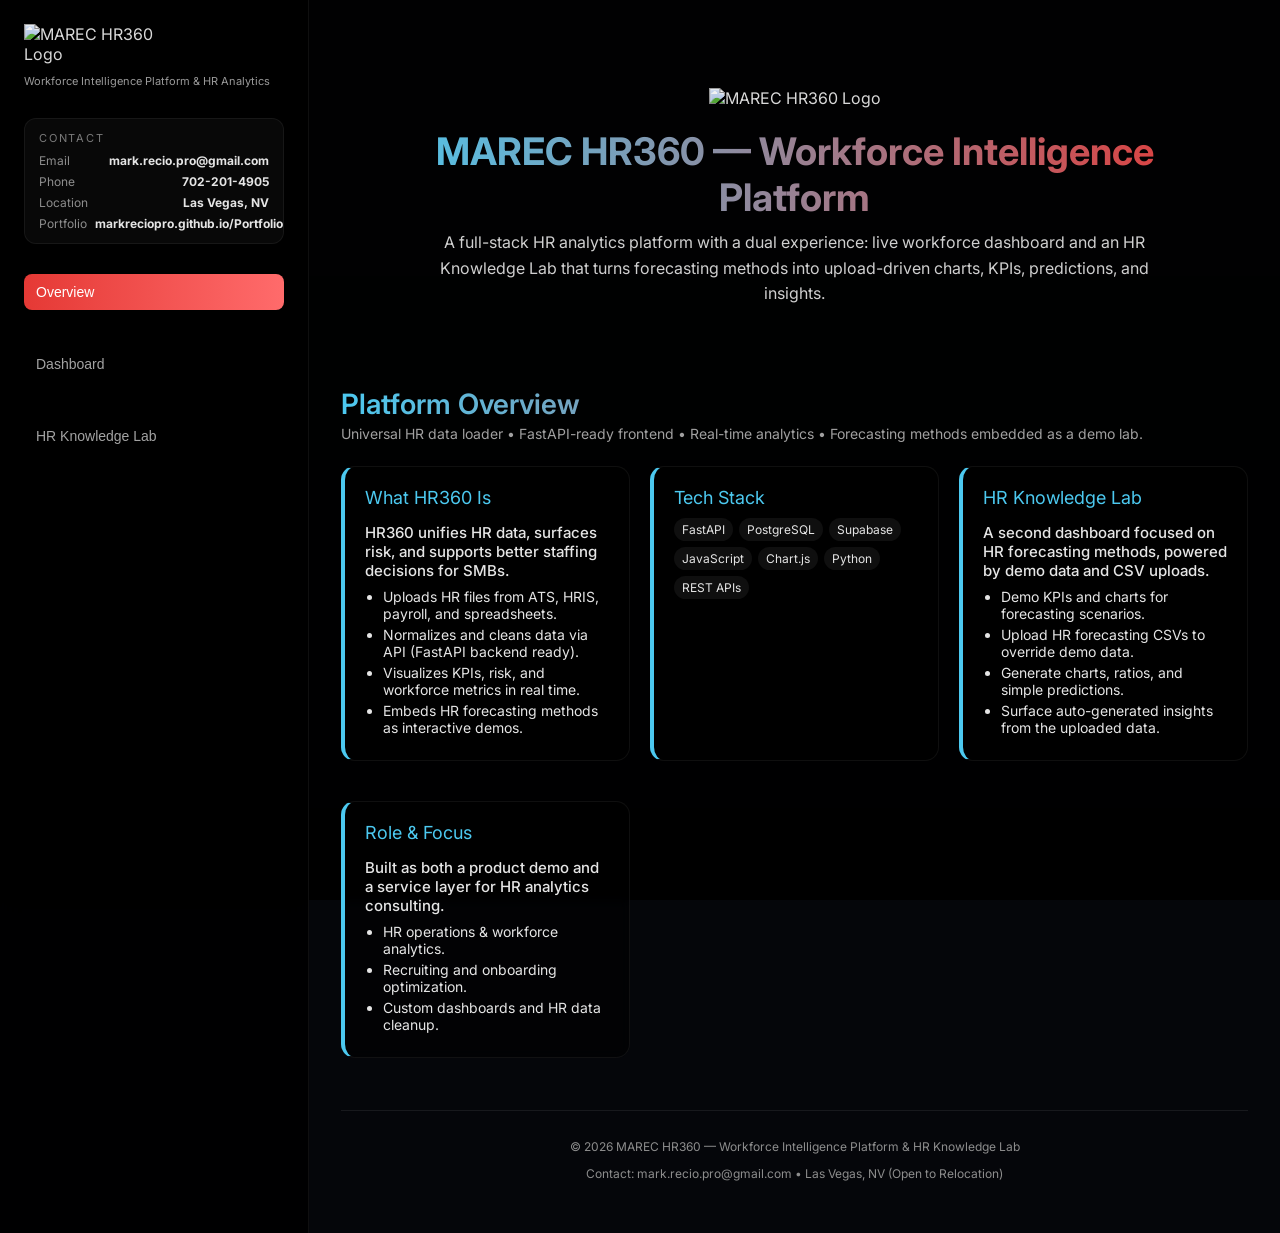
==== index.html @ 0d9fdc90 "Add files via upload" ====
<!DOCTYPE html>
<html lang="en">

  <head>
    <meta charset="UTF-8">
    <title>Marec HR360.Frontend</title>
    <link rel="stylesheet" href="./style.css">

  </head>
    
  <body>
  <!DOCTYPE html>
<html lang="en">
<head>
  <meta charset="UTF-8" />
  <title>MAREC HR360 — Workforce Intelligence & HR Knowledge Lab</title>
  <link href="https://fonts.googleapis.com/css2?family=Inter:wght@300;400;500;600;700&family=Source+Code+Pro&display=swap" rel="stylesheet">
  <script src="https://cdn.jsdelivr.net/npm/chart.js"></script>
</head>
<body>
  <div class="hero-bg"></div>

  <div class="app">
    <!-- SIDEBAR -->
    <aside class="sidebar">
      <div class="logo-wrap">
        <img
          class="logo"
          src="https://raw.githubusercontent.com/markreciopro/marec-hr360-frontend/main/Marec%20HR360.png"
          alt="MAREC HR360 Logo"
        />
        <div class="logo-tagline">
          Workforce Intelligence Platform & HR Analytics
        </div>
      </div>

      <div class="contact-block">
        <div class="contact-title">Contact</div>
        <div class="contact-line">
          <span>Email</span>
          <strong>mark.recio.pro@gmail.com</strong>
        </div>
        <div class="contact-line">
          <span>Phone</span>
          <strong>702-201-4905</strong>
        </div>
        <div class="contact-line">
          <span>Location</span>
          <strong>Las Vegas, NV</strong>
        </div>
        <div class="contact-line">
          <span>Portfolio</span>
          <strong>markreciopro.github.io/Portfolio</strong>
        </div>
      </div>

      <button class="nav-btn active" onclick="showSection('overview', this)">Overview</button>
      <button class="nav-btn" onclick="showSection('dashboard', this)">Dashboard</button>
      <button class="nav-btn" onclick="showSection('knowledge', this)">HR Knowledge Lab</button>
    </aside>

    <!-- MAIN CONTENT -->
    <main class="content">
      <!-- HERO -->
      <section class="hero-section">
        <img
          class="hero-logo"
          src="https://raw.githubusercontent.com/markreciopro/marec-hr360-frontend/main/Marec%20HR360.png"
          alt="MAREC HR360 Logo"
        />
        <h1 class="hero-title">MAREC HR360 — Workforce Intelligence Platform</h1>
        <p class="hero-subtitle">
          A full-stack HR analytics platform with a dual experience: live workforce dashboard and an HR Knowledge Lab
          that turns forecasting methods into upload-driven charts, KPIs, predictions, and insights.
        </p>
      </section>

      <!-- OVERVIEW SECTION -->
      <section id="overview" class="section active">
        <div class="page-header">
          <h1>Platform Overview</h1>
          <p class="subtitle">
            Universal HR data loader • FastAPI-ready frontend • Real-time analytics • Forecasting methods embedded as a demo lab.
          </p>
        </div>

        <div class="grid overview-grid">
          <div class="card">
            <div class="section-title">What HR360 Is</div>
            <p class="highlight-text">
              HR360 unifies HR data, surfaces risk, and supports better staffing decisions for SMBs.
            </p>
            <ul class="bullet-list">
              <li>Uploads HR files from ATS, HRIS, payroll, and spreadsheets.</li>
              <li>Normalizes and cleans data via API (FastAPI backend ready).</li>
              <li>Visualizes KPIs, risk, and workforce metrics in real time.</li>
              <li>Embeds HR forecasting methods as interactive demos.</li>
            </ul>
          </div>

          <div class="card">
            <div class="section-title">Tech Stack</div>
            <div class="pill-list">
              <span>FastAPI</span>
              <span>PostgreSQL</span>
              <span>Supabase</span>
              <span>JavaScript</span>
              <span>Chart.js</span>
              <span>Python</span>
              <span>REST APIs</span>
            </div>
          </div>

          <div class="card">
            <div class="section-title">HR Knowledge Lab</div>
            <p class="highlight-text">
              A second dashboard focused on HR forecasting methods, powered by demo data and CSV uploads.
            </p>
            <ul class="bullet-list">
              <li>Demo KPIs and charts for forecasting scenarios.</li>
              <li>Upload HR forecasting CSVs to override demo data.</li>
              <li>Generate charts, ratios, and simple predictions.</li>
              <li>Surface auto-generated insights from the uploaded data.</li>
            </ul>
          </div>

          <div class="card">
            <div class="section-title">Role & Focus</div>
            <p class="highlight-text">
              Built as both a product demo and a service layer for HR analytics consulting.
            </p>
            <ul class="bullet-list">
              <li>HR operations & workforce analytics.</li>
              <li>Recruiting and onboarding optimization.</li>
              <li>Custom dashboards and HR data cleanup.</li>
            </ul>
          </div>
        </div>
      </section>

      <!-- DASHBOARD SECTION (API-DRIVEN DEMO) -->
      <section id="dashboard" class="section">
        <div class="page-header">
          <h1>Live Workforce Dashboard</h1>
          <p class="subtitle">
            Real-time metrics powered by the HR360 backend (FastAPI + PostgreSQL/Supabase) or demo fallback.
          </p>
        </div>

        <!-- METRICS -->
        <div class="grid">
          <div class="card metric-card">
            <div class="metric-label">Headcount</div>
            <div id="headcount" class="metric-value">0</div>
          </div>
          <div class="card metric-card">
            <div class="metric-label">Annual Attrition</div>
            <div id="attrition" class="metric-value">0%</div>
          </div>
          <div class="card metric-card">
            <div class="metric-label">High-Risk Employees</div>
            <div id="risk" class="metric-value">0</div>
          </div>
          <div class="card metric-card">
            <div class="metric-label">Workforce Health Index</div>
            <div id="health" class="metric-value">0</div>
          </div>
        </div>

        <!-- CHARTS -->
        <div class="grid" style="margin-top: 24px;">
          <div class="card">
            <div class="section-title">Headcount by Department</div>
            <canvas id="deptChart" height="140"></canvas>
          </div>
          <div class="card">
            <div class="section-title">Salary Distribution (Bell Curve)</div>
            <canvas id="bellCurveChart" height="140"></canvas>
          </div>
          <div class="card">
            <div class="section-title">Risk Probability Distribution</div>
            <canvas id="riskHistogram" height="140"></canvas>
          </div>
          <div class="card">
            <div class="section-title">Salary vs Risk Probability</div>
            <canvas id="riskScatter" height="140"></canvas>
          </div>
        </div>

        <!-- TABLE + INSIGHTS -->
        <div class="grid" style="margin-top: 24px;">
          <div class="card">
            <div class="section-title">Employee Risk Table</div>
            <table id="riskTable">
              <thead>
                <tr>
                  <th>Name</th>
                  <th>Dept</th>
                  <th>Salary</th>
                  <th>Tenure</th>
                  <th>Risk Level</th>
                  <th>Risk Probability</th>
                </tr>
              </thead>
              <tbody></tbody>
            </table>
          </div>

          <div class="card">
            <div class="section-title">Insights & Recommendations</div>
            <p class="hint small">
              Generated from the unified HR dataset to highlight key workforce patterns.
            </p>
            <div id="insights" class="pill-list"></div>

            <div class="section-title" style="margin-top: 18px;">Recommendations</div>
            <p class="hint small">
              Suggested actions to improve retention, staffing, and workforce health.
            </p>
            <div id="recommend" class="pill-list"></div>
          </div>
        </div>

        <!-- UPLOAD (BACKEND PIPELINE) -->
        <div class="card" style="margin-top: 24px;">
          <div class="section-title">Universal HR Data Loader</div>
          <p class="hint">
            Upload HR exports (CSV, Excel, HRIS reports). HR360 will clean, normalize, and stream them into the live dashboard.
          </p>
          <div class="upload-row">
            <input id="fileInput" type="file" />
            <button class="btn ghost-btn" onclick="processFile()">Upload & Refresh Dashboard</button>
          </div>
          <p id="uploadStatus" class="hint small" style="margin-top: 8px;">
            Select a file to begin universal HR data loading.
          </p>
        </div>
      </section>

      <!-- HR KNOWLEDGE LAB SECTION (CSV-DRIVEN + DEMO) -->
      <section id="knowledge" class="section">
        <div class="page-header">
          <h1>HR Knowledge Lab</h1>
          <p class="subtitle">
            A forecasting-focused dashboard: demo KPIs and charts first, then CSV upload to power your own scenarios.
          </p>
        </div>

        <!-- KNOWLEDGE KPIs -->
        <div class="grid">
          <div class="card metric-card">
            <div class="metric-label">Total Forecast Headcount</div>
            <div id="kpiTotalHeadcount" class="metric-value">0</div>
          </div>
          <div class="card metric-card">
            <div class="metric-label">Avg Units per Employee</div>
            <div id="kpiAvgUnitsPerEmp" class="metric-value">0</div>
          </div>
          <div class="card metric-card">
            <div class="metric-label">Avg Sales per Employee</div>
            <div id="kpiAvgSalesPerEmp" class="metric-value">0</div>
          </div>
          <div class="card metric-card">
            <div class="metric-label">Top Productivity Dept</div>
            <div id="kpiTopDept" class="metric-value" style="font-size: 18px;">—</div>
          </div>
        </div>

        <!-- UPLOAD -->
        <div class="card" style="margin-top: 24px;">
          <div class="section-title">Upload Forecasting Dataset</div>
          <p class="hint">
            Expected columns (CSV): <strong>dept, employees, units, sales</strong>.  
            Example row: <code>Sales,20,12000,800000</code>
          </p>
          <div class="upload-row">
            <input id="knowledgeFile" type="file" accept=".csv" />
            <button class="btn" onclick="processKnowledgeFile()">Upload & Build Forecast Lab</button>
          </div>
          <p id="knowledgeStatus" class="hint small" style="margin-top: 8px;">
            Using demo data. Upload a CSV to override.
          </p>
        </div>

        <!-- CHARTS + INSIGHTS -->
        <div class="grid" style="margin-top: 24px;">
          <div class="card">
            <div class="section-title">Headcount by Department (Forecast)</div>
            <canvas id="kDeptChart" height="140"></canvas>
          </div>
          <div class="card">
            <div class="section-title">Productivity Ratios (Units per Employee)</div>
            <canvas id="kProductivityChart" height="140"></canvas>
          </div>
          <div class="card">
            <div class="section-title">Sales vs Employees (Regression-style)</div>
            <canvas id="kSalesRegressionChart" height="140"></canvas>
            <div class="label" style="margin-top: 10px;">Target Annual Sales ($)</div>
            <div class="upload-row">
              <input id="kForecastSalesInput" type="number" placeholder="e.g., 5000000" />
              <button class="btn ghost-btn" onclick="runKnowledgeSalesForecast()">Forecast Employees</button>
            </div>
            <p id="kForecastSalesResult" class="hint small" style="margin-top: 6px;">
              Using demo regression. Upload data to customize.
            </p>
          </div>
          <div class="card">
            <div class="section-title">Auto-Generated Insights</div>
            <p class="hint small">
              Simple rule-based insights from the current dataset (demo or uploaded).
            </p>
            <ul id="kInsightsList" class="bullet-list"></ul>
          </div>
        </div>
      </section>

      <!-- FOOTER -->
      <footer class="footer">
        <p>© 2026 MAREC HR360 — Workforce Intelligence Platform & HR Knowledge Lab</p>
        <p>Contact: mark.recio.pro@gmail.com • Las Vegas, NV (Open to Relocation)</p>
      </footer>
    </main>
  </div>
</body>
</html>
    <script  src="./script.js"></script>

  </body>
  
</html>
---- style.css ----
/* ========== GLOBAL ========== */
body {
  margin: 0;
  font-family: 'Inter', sans-serif;
  background: #05060a;
  color: #E5E5E5;
}

/* Background: HR360 workspace */
.hero-bg {
  position: fixed;
  inset: 0;
  background:
    linear-gradient(rgba(0,0,0,0.75), rgba(0,0,0,0.92)),
    url("https://raw.githubusercontent.com/markreciopro/marec_insights/main/IMG_20260330_155520691_HDR.jpg");
  background-size: cover;
  background-position: center;
  z-index: -1;
}

/* Layout */
.app {
  display: flex;
  min-height: 100vh;
}

/* ========== SIDEBAR ========== */
.sidebar {
  width: 260px;
  padding: 24px;
  background: rgba(0, 0, 0, 0.88);
  backdrop-filter: blur(14px);
  border-right: 1px solid rgba(255,255,255,0.06);
  display: flex;
  flex-direction: column;
  gap: 24px;
}

.logo-wrap {
  display: flex;
  flex-direction: column;
  gap: 10px;
}

.logo {
  width: 160px;
  opacity: 0.95;
}

.logo-tagline {
  font-size: 11px;
  color: #9a9a9a;
}

/* Contact block */
.contact-block {
  margin-top: 6px;
  padding: 12px 14px;
  border-radius: 12px;
  background: rgba(255,255,255,0.03);
  border: 1px solid rgba(255,255,255,0.06);
  font-size: 12px;
  display: flex;
  flex-direction: column;
  gap: 6px;
}

.contact-title {
  font-size: 11px;
  text-transform: uppercase;
  letter-spacing: 0.16em;
  color: #7a7a7a;
  margin-bottom: 2px;
}

.contact-line {
  display: flex;
  justify-content: space-between;
  gap: 8px;
}

.contact-line span {
  color: #8d8d8d;
}

.contact-line strong {
  color: #e5e5e5;
}

/* Navigation */
.nav-btn {
  width: 100%;
  margin: 6px 0;
  padding: 10px 12px;
  background: none;
  border: none;
  color: #A3A3A3;
  font-size: 14px;
  text-align: left;
  cursor: pointer;
  border-radius: 8px;
  transition: 0.25s;
}

.nav-btn:hover {
  background: rgba(255,255,255,0.04);
  color: #4CC9F0;
}

.nav-btn.active {
  background: linear-gradient(90deg, #E53935, #ff6b6b);
  color: #ffffff;
}

/* ========== MAIN CONTENT ========== */
.content {
  flex: 1;
  padding: 28px 32px 40px;
  max-width: 1200px;
  margin: 0 auto;
}

.section {
  display: none;
}

.section.active {
  display: block;
}

/* HERO SECTION */
.hero-section {
  text-align: center;
  padding: 60px 20px 40px;
  margin-bottom: 40px;
}

.hero-logo {
  width: 200px;
  opacity: 0.95;
}

.hero-title {
  font-size: 38px;
  font-weight: 700;
  margin: 20px 0 10px;
  background: linear-gradient(90deg, #4CC9F0, #E53935);
  -webkit-background-clip: text;
  color: transparent;
}

.hero-subtitle {
  max-width: 720px;
  margin: 0 auto;
  font-size: 16px;
  color: #cfcfcf;
  line-height: 1.6;
}

/* Page header */
.page-header {
  margin-bottom: 24px;
}

.page-header h1 {
  margin: 0;
  font-size: 28px;
  font-weight: 600;
  background: linear-gradient(90deg, #4CC9F0, #E53935);
  -webkit-background-clip: text;
  color: transparent;
}

.subtitle {
  margin: 4px 0 0;
  font-size: 14px;
  color: #a0a0a0;
}

/* Cards */
.card {
  background: rgba(0,0,0,0.55);
  padding: 20px;
  border-radius: 14px;
  margin-bottom: 20px;
  border: 1px solid rgba(255,255,255,0.06);
  backdrop-filter: blur(6px);
}

/* GRID */
.grid {
  display: grid;
  grid-template-columns: repeat(auto-fit, minmax(230px, 1fr));
  gap: 20px;
}

/* Overview grid accent */
.overview-grid .card {
  border-left: 4px solid #4CC9F0;
}

/* Section titles */
.section-title {
  font-size: 18px;
  margin-bottom: 10px;
  color: #4CC9F0;
}

/* Pillars */
.pillar-list {
  list-style: none;
  padding: 0;
  margin-top: 12px;
  font-size: 14px;
}

.pillar-list li {
  display: flex;
  align-items: center;
  margin-bottom: 8px;
}

.pillar-dot {
  width: 10px;
  height: 10px;
  background: #4CC9F0;
  border-radius: 50%;
  margin-right: 10px;
}

/* Highlight text */
.highlight-text {
  font-size: 15px;
  font-weight: 500;
  margin-bottom: 8px;
}

/* Bullet list */
.bullet-list {
  padding-left: 18px;
  margin: 8px 0 0;
  font-size: 14px;
}

.bullet-list li {
  margin-bottom: 4px;
}

/* Metric cards */
.metric-card {
  background: linear-gradient(180deg, #151822, #0c0f16);
  border: 1px solid rgba(76,201,240,0.35);
  box-shadow: 0 6px 22px rgba(0,0,0,0.75);
  transition: 0.25s;
}

.metric-card:hover {
  transform: translateY(-3px);
  box-shadow: 0 10px 28px rgba(0,0,0,0.9);
}

.metric-label {
  font-size: 12px;
  text-transform: uppercase;
  letter-spacing: 0.12em;
  color: #9a9a9a;
  margin-bottom: 6px;
}

.metric-value {
  font-size: 30px;
  font-weight: 600;
  color: #4CC9F0;
}

/* Buttons */
.btn {
  background: #E53935;
  border: none;
  padding: 10px 16px;
  color: white;
  border-radius: 999px;
  cursor: pointer;
  font-size: 14px;
  font-weight: 500;
  transition: 0.25s;
}

.btn:hover {
  background: #ff4d4d;
}

.ghost-btn {
  background: transparent;
  border: 1px solid rgba(229,57,53,0.7);
  color: #ff8a80;
}

.ghost-btn:hover {
  background: rgba(229,57,53,0.16);
}

/* Pills & lists */
.pill-list {
  display: flex;
  flex-wrap: wrap;
  gap: 6px;
  margin-top: 4px;
}

.pill-list span {
  padding: 4px 8px;
  border-radius: 999px;
  background: rgba(255,255,255,0.06);
  font-size: 12px;
}

/* Upload section */
.upload-row {
  display: flex;
  flex-wrap: wrap;
  gap: 10px;
  align-items: center;
  margin-top: 10px;
}

.label {
  font-size: 12px;
  text-transform: uppercase;
  letter-spacing: 0.12em;
  color: #9a9a9a;
  margin: 10px 0 4px;
}

.hint {
  font-size: 13px;
  color: #a0a0a0;
}

.hint.small {
  font-size: 12px;
}

/* Table */
#riskTable {
  width: 100%;
  margin-top: 12px;
  border-collapse: collapse;
  font-size: 13px;
}

#riskTable th,
#riskTable td {
  padding: 8px 10px;
  border-bottom: 1px solid rgba(255,255,255,0.06);
  text-align: left;
}

#riskTable th {
  font-size: 12px;
  text-transform: uppercase;
  letter-spacing: 0.08em;
  color: #9a9a9a;
}

/* Charts */
canvas {
  background: transparent;
  border-radius: 12px;
  padding: 8px 0;
  filter: drop-shadow(0 0 12px rgba(76, 201, 240, 0.25));
}

/* Footer */
.footer {
  margin-top: 32px;
  padding-top: 16px;
  border-top: 1px solid rgba(255,255,255,0.08);
  font-size: 12px;
  color: #8d8d8d;
  text-align: center;
}

/* Inputs */
input[type="number"],
input[type="text"],
input[type="file"] {
  background: rgba(0,0,0,0.7);
  border: 1px solid rgba(255,255,255,0.12);
  border-radius: 8px;
  padding: 8px 10px;
  color: #e5e5e5;
  font-size: 13px;
  outline: none;
}

input[type="number"]::placeholder,
input[type="text"]::placeholder {
  color: #777;
}

/* Responsive */
@media (max-width: 900px) {
  .app {
    flex-direction: column;
  }

  .sidebar {
    width: 100%;
    flex-direction: row;
    align-items: flex-start;
    justify-content: space-between;
    flex-wrap: wrap;
  }

  .content {
    padding: 20px;
  }

  .hero-section {
    padding-top: 40px;
  }
}
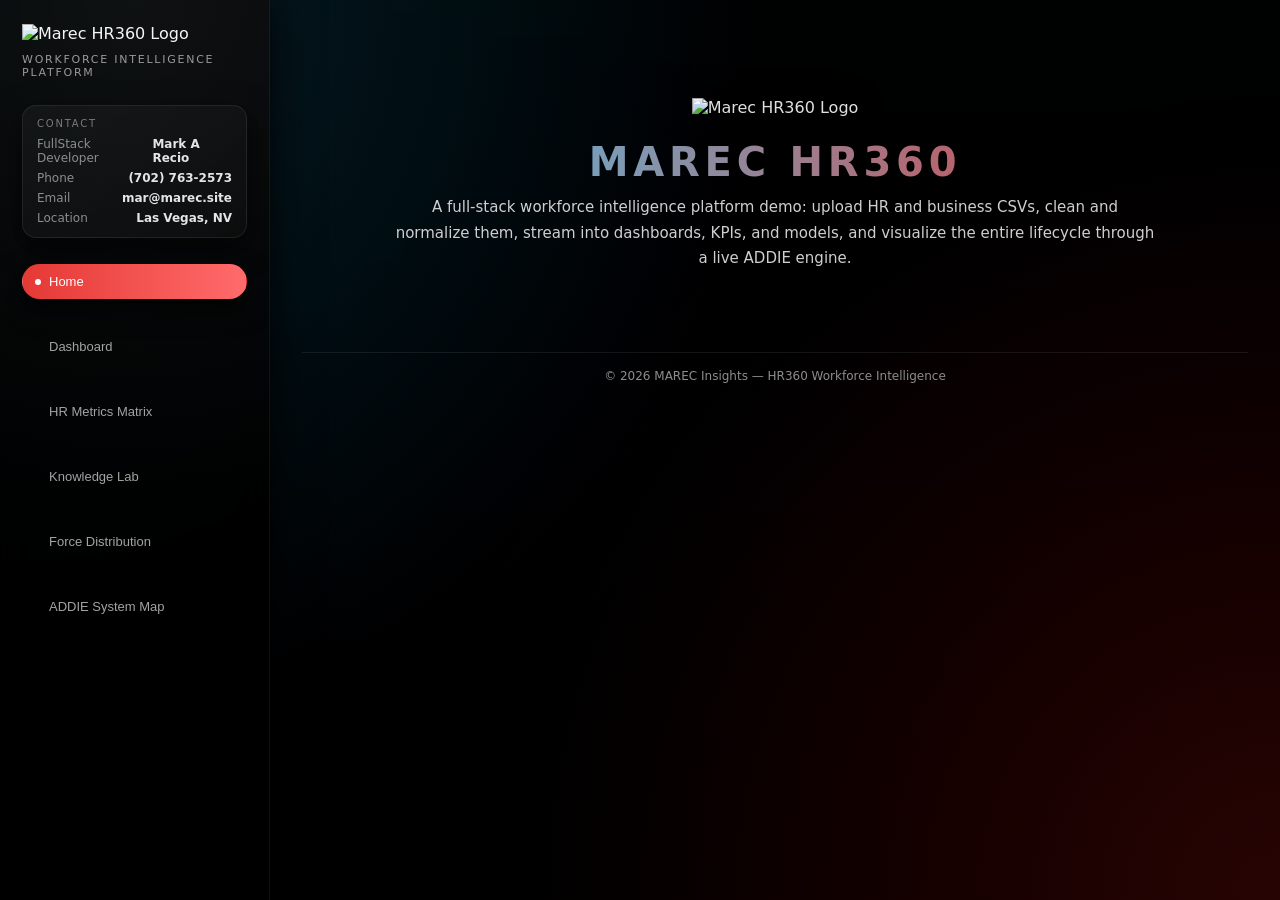
==== commit de3056ae: "update software" ====
--- a/index.html
+++ b/index.html
@@ -9,320 +9,361 @@
   </head>
     
   <body>
-  <!DOCTYPE html>
-<html lang="en">
-<head>
-  <meta charset="UTF-8" />
-  <title>MAREC HR360 — Workforce Intelligence & HR Knowledge Lab</title>
-  <link href="https://fonts.googleapis.com/css2?family=Inter:wght@300;400;500;600;700&family=Source+Code+Pro&display=swap" rel="stylesheet">
-  <script src="https://cdn.jsdelivr.net/npm/chart.js"></script>
-</head>
-<body>
-  <div class="hero-bg"></div>
-
-  <div class="app">
-    <!-- SIDEBAR -->
-    <aside class="sidebar">
-      <div class="logo-wrap">
-        <img
-          class="logo"
-          src="https://raw.githubusercontent.com/markreciopro/marec-hr360-frontend/main/Marec%20HR360.png"
-          alt="MAREC HR360 Logo"
+  <!-- ============================
+     MAREC HR360 — FULLSTACK DEMO
+     DATA PIPELINE + ADDIE ENGINE
+     ============================ -->
+
+<div class="hero-bg"></div>
+
+<div class="app">
+
+  <!-- ======================
+       SIDEBAR
+       ====================== -->
+  <aside class="sidebar">
+    <div class="logo-wrap">
+      <img 
+        src="https://raw.githubusercontent.com/markreciopro/marec_hr360_frontend/main/Marec%20HR360.png"
+        class="logo"
+        alt="Marec HR360 Logo"
+      />
+      <div class="logo-tagline">Workforce Intelligence Platform</div>
+    </div>
+
+    <div class="contact-block">
+      <div class="contact-title">Contact</div>
+      <div class="contact-line">
+        <span>FullStack Developer</span>
+        <strong>Mark A Recio</strong>
+      </div><div class="contact-line">
+        <span>Phone</span>
+        <strong>(702) 763-2573‬</strong>
+      </div>
+      <div class="contact-line">
+        <span>Email</span>
+        <strong>mar@marec.site</strong>
+      </div>
+      <div class="contact-line">
+        <span>Location</span>
+        <strong>Las Vegas, NV</strong>
+      </div>
+    </div>
+
+    <button class="nav-btn active" onclick="showSection('home', this)">Home</button>
+    <button class="nav-btn" onclick="showSection('dashboard', this)">Dashboard</button>
+    <button class="nav-btn" onclick="showSection('metrics', this)">HR Metrics Matrix</button>
+    <button class="nav-btn" onclick="showSection('knowledge', this)">Knowledge Lab</button>
+    <button class="nav-btn" onclick="showSection('force', this)">Force Distribution</button>
+    <button class="nav-btn" onclick="showSection('addie', this)">ADDIE System Map</button>
+  </aside>
+
+  <!-- ======================
+       MAIN CONTENT
+       ====================== -->
+  <main class="content">
+
+    <!-- ======================
+         HOME / HERO
+         ====================== -->
+    <section id="home" class="section active">
+      <div class="hero-section">
+        <img 
+          src="https://raw.githubusercontent.com/markreciopro/marec_hr360_frontend/main/Marec%20HR360.png"
+          class="hero-logo"
+          alt="Marec HR360 Logo"
         />
-        <div class="logo-tagline">
-          Workforce Intelligence Platform & HR Analytics
-        </div>
-      </div>
-
-      <div class="contact-block">
-        <div class="contact-title">Contact</div>
-        <div class="contact-line">
-          <span>Email</span>
-          <strong>mark.recio.pro@gmail.com</strong>
-        </div>
-        <div class="contact-line">
-          <span>Phone</span>
-          <strong>702-201-4905</strong>
-        </div>
-        <div class="contact-line">
-          <span>Location</span>
-          <strong>Las Vegas, NV</strong>
-        </div>
-        <div class="contact-line">
-          <span>Portfolio</span>
-          <strong>markreciopro.github.io/Portfolio</strong>
-        </div>
-      </div>
-
-      <button class="nav-btn active" onclick="showSection('overview', this)">Overview</button>
-      <button class="nav-btn" onclick="showSection('dashboard', this)">Dashboard</button>
-      <button class="nav-btn" onclick="showSection('knowledge', this)">HR Knowledge Lab</button>
-    </aside>
-
-    <!-- MAIN CONTENT -->
-    <main class="content">
-      <!-- HERO -->
-      <section class="hero-section">
-        <img
-          class="hero-logo"
-          src="https://raw.githubusercontent.com/markreciopro/marec-hr360-frontend/main/Marec%20HR360.png"
-          alt="MAREC HR360 Logo"
-        />
-        <h1 class="hero-title">MAREC HR360 — Workforce Intelligence Platform</h1>
+        <h1 class="hero-title">MAREC HR360</h1>
         <p class="hero-subtitle">
-          A full-stack HR analytics platform with a dual experience: live workforce dashboard and an HR Knowledge Lab
-          that turns forecasting methods into upload-driven charts, KPIs, predictions, and insights.
+          A full‑stack workforce intelligence platform demo: upload HR and business CSVs, clean and normalize them,
+          stream into dashboards, KPIs, and models, and visualize the entire lifecycle through a live ADDIE engine.
         </p>
-      </section>
-
-      <!-- OVERVIEW SECTION -->
-      <section id="overview" class="section active">
-        <div class="page-header">
-          <h1>Platform Overview</h1>
-          <p class="subtitle">
-            Universal HR data loader • FastAPI-ready frontend • Real-time analytics • Forecasting methods embedded as a demo lab.
-          </p>
-        </div>
-
-        <div class="grid overview-grid">
-          <div class="card">
-            <div class="section-title">What HR360 Is</div>
-            <p class="highlight-text">
-              HR360 unifies HR data, surfaces risk, and supports better staffing decisions for SMBs.
-            </p>
-            <ul class="bullet-list">
-              <li>Uploads HR files from ATS, HRIS, payroll, and spreadsheets.</li>
-              <li>Normalizes and cleans data via API (FastAPI backend ready).</li>
-              <li>Visualizes KPIs, risk, and workforce metrics in real time.</li>
-              <li>Embeds HR forecasting methods as interactive demos.</li>
-            </ul>
-          </div>
-
-          <div class="card">
-            <div class="section-title">Tech Stack</div>
-            <div class="pill-list">
-              <span>FastAPI</span>
-              <span>PostgreSQL</span>
-              <span>Supabase</span>
-              <span>JavaScript</span>
-              <span>Chart.js</span>
-              <span>Python</span>
-              <span>REST APIs</span>
+      </div>
+    </section>
+
+    <!-- ======================
+         DASHBOARD
+         ====================== -->
+    <section id="dashboard" class="section">
+      <div class="page-header">
+        <h1>Core Dashboard</h1>
+        <div class="subtitle">Unified workforce health, risk, and performance</div>
+      </div>
+
+      <div class="grid overview-grid">
+        <div class="card metric-card">
+          <div class="metric-label">Headcount</div>
+          <div class="metric-value" id="headcount">0</div>
+        </div>
+        <div class="card metric-card">
+          <div class="metric-label">Attrition</div>
+          <div class="metric-value" id="attrition">0%</div>
+        </div>
+        <div class="card metric-card">
+          <div class="metric-label" id="riskLabel">High Risk</div>
+          <div class="metric-value" id="risk">0</div>
+        </div>
+        <div class="card metric-card">
+          <div class="metric-label" id="healthLabel">Org Health</div>
+          <div class="metric-value" id="health">0</div>
+        </div>
+      </div>
+
+      <div class="grid">
+        <div class="card">
+          <div class="section-title">Headcount by Department</div>
+          <canvas id="deptChart"></canvas>
+        </div>
+
+        <div class="card">
+          <div class="section-title">Salary Bell Curve</div>
+          <canvas id="bellCurveChart"></canvas>
+        </div>
+
+        <div class="card">
+          <div class="section-title">Risk Probability Histogram</div>
+          <canvas id="riskHistogram"></canvas>
+        </div>
+
+        <div class="card">
+          <div class="section-title">Salary vs Risk Scatter</div>
+          <canvas id="riskScatter"></canvas>
+        </div>
+      </div>
+
+      <div class="card">
+        <div class="section-title">Employee Risk Table</div>
+        <table id="riskTable">
+          <thead>
+            <tr>
+              <th>Name</th>
+              <th>Dept</th>
+              <th>Salary</th>
+              <th>Tenure</th>
+              <th>Risk Level</th>
+              <th>Probability</th>
+            </tr>
+          </thead>
+          <tbody></tbody>
+        </table>
+      </div>
+
+      <div class="card">
+        <div class="section-title">AI Insights</div>
+        <div id="insights" class="pill-list"></div>
+      </div>
+
+      <div class="card">
+        <div class="section-title">Recommendations</div>
+        <div id="recommend" class="pill-list"></div>
+      </div>
+
+      <div class="card">
+        <div class="section-title">Upload HR Dataset (People CSV)</div>
+        <p class="hint small">
+          Example columns: name, dept, salary, tenure, risk_level, risk_probability
+        </p>
+        <input type="file" id="fileInput" />
+        <div id="uploadStatus" class="hint small">
+          Select a CSV to begin cleaning and loading into the dashboard.
+        </div>
+        <button class="btn" onclick="processFile()">Process HR CSV</button>
+      </div>
+    </section>
+
+    <!-- ======================
+         HR METRICS MATRIX
+         ====================== -->
+    <section id="metrics" class="section">
+      <div class="page-header">
+        <h1>HR Metrics Matrix</h1>
+        <div class="subtitle">Performance, retention, and capability modeling</div>
+      </div>
+
+      <div class="grid">
+        <div class="card">
+          <div class="section-title">HR Metric Strength Radar</div>
+          <canvas id="metricsRadarChart"></canvas>
+        </div>
+
+        <div class="card">
+          <div class="section-title">Performance Trend</div>
+          <canvas id="metricsTrendChart"></canvas>
+        </div>
+      </div>
+    </section>
+
+    <!-- ======================
+         KNOWLEDGE LAB
+         ====================== -->
+    <section id="knowledge" class="section">
+      <div class="page-header">
+        <h1>Knowledge Lab</h1>
+        <div class="subtitle">Forecasting, regression, and productivity modeling</div>
+      </div>
+
+      <div class="card">
+        <div class="section-title">Upload Business Dataset (Dept CSV)</div>
+        <p class="hint small">
+          Example columns: dept, employees, units, sales
+        </p>
+        <input type="file" id="knowledgeFile" />
+        <div id="knowledgeStatus" class="hint small">
+          Upload CSV to override demo data and rebuild charts, KPIs, and ADDIE context.
+        </div>
+        <button class="btn" onclick="processKnowledgeFile()">Process Business CSV</button>
+      </div>
+
+      <div class="grid">
+        <div class="card">
+          <div class="section-title">Headcount by Department</div>
+          <canvas id="kDeptChart"></canvas>
+        </div>
+
+        <div class="card">
+          <div class="section-title">Productivity (Units per Employee)</div>
+          <canvas id="kProductivityChart"></canvas>
+        </div>
+
+        <div class="card">
+          <div class="section-title">Sales vs Employees Regression</div>
+          <canvas id="kSalesRegressionChart"></canvas>
+        </div>
+      </div>
+
+      <div class="card">
+        <div class="section-title">Forecast Headcount from Sales</div>
+        <input type="number" id="kForecastSalesInput" placeholder="Projected sales…" />
+        <button class="btn" onclick="runKnowledgeSalesForecast()">Forecast</button>
+        <div id="kForecastSalesResult" class="hint"></div>
+      </div>
+
+      <div class="card">
+        <div class="section-title">Key KPIs</div>
+        <div class="grid">
+          <div class="metric-card">
+            <div class="metric-label">Total Headcount</div>
+            <div class="metric-value" id="kpiTotalHeadcount">0</div>
+          </div>
+          <div class="metric-card">
+            <div class="metric-label">Avg Units per Employee</div>
+            <div class="metric-value" id="kpiAvgUnitsPerEmp">0</div>
+          </div>
+          <div class="metric-card">
+            <div class="metric-label">Avg Sales per Employee</div>
+            <div class="metric-value" id="kpiAvgSalesPerEmp">$0</div>
+          </div>
+          <div class="metric-card">
+            <div class="metric-label">Top Department</div>
+            <div class="metric-value" id="kpiTopDept">—</div>
+          </div>
+        </div>
+      </div>
+
+      <div class="card">
+        <div class="section-title">Insights</div>
+        <ul id="kInsightsList" class="bullet-list"></ul>
+      </div>
+    </section>
+
+    <!-- ======================
+         FORCE DISTRIBUTION
+         ====================== -->
+    <section id="force" class="section">
+      <div class="page-header">
+        <h1>Force Distribution</h1>
+        <div class="subtitle">Vertical bell curve talent segmentation</div>
+      </div>
+
+      <div class="card">
+        <canvas id="forceChart"></canvas>
+      </div>
+    </section>
+
+    <!-- ======================
+         ADDIE SYSTEM MAP
+         ====================== -->
+    <section id="addie" class="section">
+      <div class="page-header">
+        <h1>ADDIE System Map</h1>
+        <div class="subtitle">
+          Live visualization of the HR360 data pipeline — from raw CSVs to dashboards, KPIs, and evaluation.
+        </div>
+      </div>
+
+      <div class="addie-container">
+
+        <!-- CENTRAL WHEEL -->
+        <div class="addie-wheel" id="addieWheel">
+          <div class="addie-center">ADDIE</div>
+        </div>
+
+        <!-- LABELS -->
+        <div class="addie-segment a" data-phase="Analyze">Analyze</div>
+        <div class="addie-segment d1" data-phase="Design">Design</div>
+        <div class="addie-segment d2" data-phase="Develop">Develop</div>
+        <div class="addie-segment i" data-phase="Implement">Implement</div>
+        <div class="addie-segment e" data-phase="Evaluate">Evaluate</div>
+
+        <!-- ORBIT -->
+        <div class="orbit">
+          <div class="orbit-item orbit-dashboard">
+            <div class="orbit-card" data-phase-link="Analyze" onclick="showSection('dashboard'); setActiveAddiePhase('Analyze');">
+              Core Dashboard
             </div>
           </div>
-
-          <div class="card">
-            <div class="section-title">HR Knowledge Lab</div>
-            <p class="highlight-text">
-              A second dashboard focused on HR forecasting methods, powered by demo data and CSV uploads.
-            </p>
-            <ul class="bullet-list">
-              <li>Demo KPIs and charts for forecasting scenarios.</li>
-              <li>Upload HR forecasting CSVs to override demo data.</li>
-              <li>Generate charts, ratios, and simple predictions.</li>
-              <li>Surface auto-generated insights from the uploaded data.</li>
-            </ul>
-          </div>
-
-          <div class="card">
-            <div class="section-title">Role & Focus</div>
-            <p class="highlight-text">
-              Built as both a product demo and a service layer for HR analytics consulting.
-            </p>
-            <ul class="bullet-list">
-              <li>HR operations & workforce analytics.</li>
-              <li>Recruiting and onboarding optimization.</li>
-              <li>Custom dashboards and HR data cleanup.</li>
-            </ul>
-          </div>
-        </div>
-      </section>
-
-      <!-- DASHBOARD SECTION (API-DRIVEN DEMO) -->
-      <section id="dashboard" class="section">
-        <div class="page-header">
-          <h1>Live Workforce Dashboard</h1>
-          <p class="subtitle">
-            Real-time metrics powered by the HR360 backend (FastAPI + PostgreSQL/Supabase) or demo fallback.
-          </p>
-        </div>
-
-        <!-- METRICS -->
-        <div class="grid">
-          <div class="card metric-card">
-            <div class="metric-label">Headcount</div>
-            <div id="headcount" class="metric-value">0</div>
-          </div>
-          <div class="card metric-card">
-            <div class="metric-label">Annual Attrition</div>
-            <div id="attrition" class="metric-value">0%</div>
-          </div>
-          <div class="card metric-card">
-            <div class="metric-label">High-Risk Employees</div>
-            <div id="risk" class="metric-value">0</div>
-          </div>
-          <div class="card metric-card">
-            <div class="metric-label">Workforce Health Index</div>
-            <div id="health" class="metric-value">0</div>
-          </div>
-        </div>
-
-        <!-- CHARTS -->
-        <div class="grid" style="margin-top: 24px;">
-          <div class="card">
-            <div class="section-title">Headcount by Department</div>
-            <canvas id="deptChart" height="140"></canvas>
-          </div>
-          <div class="card">
-            <div class="section-title">Salary Distribution (Bell Curve)</div>
-            <canvas id="bellCurveChart" height="140"></canvas>
-          </div>
-          <div class="card">
-            <div class="section-title">Risk Probability Distribution</div>
-            <canvas id="riskHistogram" height="140"></canvas>
-          </div>
-          <div class="card">
-            <div class="section-title">Salary vs Risk Probability</div>
-            <canvas id="riskScatter" height="140"></canvas>
-          </div>
-        </div>
-
-        <!-- TABLE + INSIGHTS -->
-        <div class="grid" style="margin-top: 24px;">
-          <div class="card">
-            <div class="section-title">Employee Risk Table</div>
-            <table id="riskTable">
-              <thead>
-                <tr>
-                  <th>Name</th>
-                  <th>Dept</th>
-                  <th>Salary</th>
-                  <th>Tenure</th>
-                  <th>Risk Level</th>
-                  <th>Risk Probability</th>
-                </tr>
-              </thead>
-              <tbody></tbody>
-            </table>
-          </div>
-
-          <div class="card">
-            <div class="section-title">Insights & Recommendations</div>
-            <p class="hint small">
-              Generated from the unified HR dataset to highlight key workforce patterns.
-            </p>
-            <div id="insights" class="pill-list"></div>
-
-            <div class="section-title" style="margin-top: 18px;">Recommendations</div>
-            <p class="hint small">
-              Suggested actions to improve retention, staffing, and workforce health.
-            </p>
-            <div id="recommend" class="pill-list"></div>
-          </div>
-        </div>
-
-        <!-- UPLOAD (BACKEND PIPELINE) -->
-        <div class="card" style="margin-top: 24px;">
-          <div class="section-title">Universal HR Data Loader</div>
-          <p class="hint">
-            Upload HR exports (CSV, Excel, HRIS reports). HR360 will clean, normalize, and stream them into the live dashboard.
-          </p>
-          <div class="upload-row">
-            <input id="fileInput" type="file" />
-            <button class="btn ghost-btn" onclick="processFile()">Upload & Refresh Dashboard</button>
-          </div>
-          <p id="uploadStatus" class="hint small" style="margin-top: 8px;">
-            Select a file to begin universal HR data loading.
-          </p>
-        </div>
-      </section>
-
-      <!-- HR KNOWLEDGE LAB SECTION (CSV-DRIVEN + DEMO) -->
-      <section id="knowledge" class="section">
-        <div class="page-header">
-          <h1>HR Knowledge Lab</h1>
-          <p class="subtitle">
-            A forecasting-focused dashboard: demo KPIs and charts first, then CSV upload to power your own scenarios.
-          </p>
-        </div>
-
-        <!-- KNOWLEDGE KPIs -->
-        <div class="grid">
-          <div class="card metric-card">
-            <div class="metric-label">Total Forecast Headcount</div>
-            <div id="kpiTotalHeadcount" class="metric-value">0</div>
-          </div>
-          <div class="card metric-card">
-            <div class="metric-label">Avg Units per Employee</div>
-            <div id="kpiAvgUnitsPerEmp" class="metric-value">0</div>
-          </div>
-          <div class="card metric-card">
-            <div class="metric-label">Avg Sales per Employee</div>
-            <div id="kpiAvgSalesPerEmp" class="metric-value">0</div>
-          </div>
-          <div class="card metric-card">
-            <div class="metric-label">Top Productivity Dept</div>
-            <div id="kpiTopDept" class="metric-value" style="font-size: 18px;">—</div>
-          </div>
-        </div>
-
-        <!-- UPLOAD -->
-        <div class="card" style="margin-top: 24px;">
-          <div class="section-title">Upload Forecasting Dataset</div>
-          <p class="hint">
-            Expected columns (CSV): <strong>dept, employees, units, sales</strong>.  
-            Example row: <code>Sales,20,12000,800000</code>
-          </p>
-          <div class="upload-row">
-            <input id="knowledgeFile" type="file" accept=".csv" />
-            <button class="btn" onclick="processKnowledgeFile()">Upload & Build Forecast Lab</button>
-          </div>
-          <p id="knowledgeStatus" class="hint small" style="margin-top: 8px;">
-            Using demo data. Upload a CSV to override.
-          </p>
-        </div>
-
-        <!-- CHARTS + INSIGHTS -->
-        <div class="grid" style="margin-top: 24px;">
-          <div class="card">
-            <div class="section-title">Headcount by Department (Forecast)</div>
-            <canvas id="kDeptChart" height="140"></canvas>
-          </div>
-          <div class="card">
-            <div class="section-title">Productivity Ratios (Units per Employee)</div>
-            <canvas id="kProductivityChart" height="140"></canvas>
-          </div>
-          <div class="card">
-            <div class="section-title">Sales vs Employees (Regression-style)</div>
-            <canvas id="kSalesRegressionChart" height="140"></canvas>
-            <div class="label" style="margin-top: 10px;">Target Annual Sales ($)</div>
-            <div class="upload-row">
-              <input id="kForecastSalesInput" type="number" placeholder="e.g., 5000000" />
-              <button class="btn ghost-btn" onclick="runKnowledgeSalesForecast()">Forecast Employees</button>
+          <div class="orbit-item orbit-metrics">
+            <div class="orbit-card" data-phase-link="Design" onclick="showSection('metrics'); setActiveAddiePhase('Design');">
+              Metrics Matrix
             </div>
-            <p id="kForecastSalesResult" class="hint small" style="margin-top: 6px;">
-              Using demo regression. Upload data to customize.
-            </p>
-          </div>
-          <div class="card">
-            <div class="section-title">Auto-Generated Insights</div>
-            <p class="hint small">
-              Simple rule-based insights from the current dataset (demo or uploaded).
-            </p>
-            <ul id="kInsightsList" class="bullet-list"></ul>
-          </div>
-        </div>
-      </section>
-
-      <!-- FOOTER -->
-      <footer class="footer">
-        <p>© 2026 MAREC HR360 — Workforce Intelligence Platform & HR Knowledge Lab</p>
-        <p>Contact: mark.recio.pro@gmail.com • Las Vegas, NV (Open to Relocation)</p>
-      </footer>
-    </main>
-  </div>
-</body>
-</html>
+          </div>
+          <div class="orbit-item orbit-knowledge">
+            <div class="orbit-card" data-phase-link="Develop" onclick="showSection('knowledge'); setActiveAddiePhase('Develop');">
+              Knowledge Lab
+            </div>
+          </div>
+          <div class="orbit-item orbit-api">
+            <div class="orbit-card" data-phase-link="Evaluate" onclick="jumpToForce(); setActiveAddiePhase('Evaluate');">
+              Force Distribution
+            </div>
+          </div>
+        </div>
+
+        <!-- CONNECTOR LINES -->
+        <svg class="addie-lines" width="100%" height="100%">
+          <line id="line-dashboard" />
+          <line id="line-metrics" />
+          <line id="line-knowledge" />
+          <line id="line-api" />
+        </svg>
+      </div>
+
+      <div class="card addie-phase-card" data-phase-detail="Analyze">
+        <h3 id="addiePhaseTitle">Analyze • Where we are now</h3>
+        <p id="addiePhaseBody">
+          Analyze uses the Core Dashboard and Force Distribution to understand current workforce health, 
+          risk, and performance distribution. Upload HR CSVs to populate headcount, attrition, and risk tiers.
+        </p>
+        <ul class="bullet-list" id="addieDataSummary"></ul>
+      </div>
+
+      <div class="card">
+        <div class="section-title">Data Pipeline Status</div>
+        <ul class="bullet-list" id="pipelineStatusList">
+          <li>HR CSV: demo data loaded.</li>
+          <li>Business CSV: demo data loaded.</li>
+          <li>ADDIE: synchronized with current dashboards and KPIs.</li>
+        </ul>
+      </div>
+    </section>
+
+    <div class="footer">© 2026 MAREC Insights — HR360 Workforce Intelligence</div>
+
+  </main>
+</div>
+
+<!-- Chart.js -->
+<script src="https://cdn.jsdelivr.net/npm/chart.js"></script>
     <script  src="./script.js"></script>
 
   </body>
--- a/style.css
+++ b/style.css
@@ -1,9 +1,20 @@
-/* ========== GLOBAL ========== */
+/* ================================
+   MAREC HR360 — PREMIUM FRONTEND
+   CINEMATIC HERO • GLASS UI • NEON-TECH
+   ================================ */
+
+*,
+*::before,
+*::after {
+  box-sizing: border-box;
+}
+
 body {
   margin: 0;
-  font-family: 'Inter', sans-serif;
+  font-family: 'Inter', system-ui, -apple-system, BlinkMacSystemFont, sans-serif;
   background: #05060a;
   color: #E5E5E5;
+  -webkit-font-smoothing: antialiased;
 }
 
 /* Background: HR360 workspace */
@@ -11,11 +22,14 @@
   position: fixed;
   inset: 0;
   background:
-    linear-gradient(rgba(0,0,0,0.75), rgba(0,0,0,0.92)),
+    radial-gradient(circle at top left, rgba(76, 201, 240, 0.18), transparent 55%),
+    radial-gradient(circle at bottom right, rgba(229, 57, 53, 0.18), transparent 55%),
+    linear-gradient(rgba(0,0,0,0.82), rgba(0,0,0,0.96)),
     url("https://raw.githubusercontent.com/markreciopro/marec_insights/main/IMG_20260330_155520691_HDR.jpg");
   background-size: cover;
   background-position: center;
   z-index: -1;
+  filter: saturate(1.1) contrast(1.05);
 }
 
 /* Layout */
@@ -24,16 +38,18 @@
   min-height: 100vh;
 }
 
-/* ========== SIDEBAR ========== */
+/* SIDEBAR */
 .sidebar {
-  width: 260px;
-  padding: 24px;
-  background: rgba(0, 0, 0, 0.88);
-  backdrop-filter: blur(14px);
+  width: 270px;
+  padding: 24px 22px;
+  background: radial-gradient(circle at top, rgba(255,255,255,0.06), transparent 55%),
+              rgba(0, 0, 0, 0.88);
+  backdrop-filter: blur(18px);
   border-right: 1px solid rgba(255,255,255,0.06);
   display: flex;
   flex-direction: column;
-  gap: 24px;
+  gap: 22px;
+  box-shadow: 0 0 40px rgba(0,0,0,0.9);
 }
 
 .logo-wrap {
@@ -43,32 +59,37 @@
 }
 
 .logo {
-  width: 160px;
-  opacity: 0.95;
+  width: 170px;
+  max-width: 100%;
+  opacity: 0.96;
+  filter: brightness(1.1) contrast(1.05);
 }
 
 .logo-tagline {
   font-size: 11px;
   color: #9a9a9a;
+  letter-spacing: 0.16em;
+  text-transform: uppercase;
 }
 
 /* Contact block */
 .contact-block {
-  margin-top: 6px;
+  margin-top: 4px;
   padding: 12px 14px;
-  border-radius: 12px;
-  background: rgba(255,255,255,0.03);
-  border: 1px solid rgba(255,255,255,0.06);
+  border-radius: 14px;
+  background: linear-gradient(135deg, rgba(255,255,255,0.04), rgba(255,255,255,0.02));
+  border: 1px solid rgba(255,255,255,0.08);
   font-size: 12px;
   display: flex;
   flex-direction: column;
   gap: 6px;
+  box-shadow: 0 10px 30px rgba(0,0,0,0.7);
 }
 
 .contact-title {
-  font-size: 11px;
+  font-size: 10px;
   text-transform: uppercase;
-  letter-spacing: 0.16em;
+  letter-spacing: 0.18em;
   color: #7a7a7a;
   margin-bottom: 2px;
 }
@@ -90,29 +111,52 @@
 /* Navigation */
 .nav-btn {
   width: 100%;
-  margin: 6px 0;
-  padding: 10px 12px;
-  background: none;
-  border: none;
+  margin: 4px 0;
+  padding: 9px 12px;
+  background: transparent;
+  border: 1px solid transparent;
   color: #A3A3A3;
-  font-size: 14px;
+  font-size: 13px;
   text-align: left;
   cursor: pointer;
-  border-radius: 8px;
-  transition: 0.25s;
+  border-radius: 999px;
+  transition: 0.25s ease;
+  display: flex;
+  align-items: center;
+  gap: 8px;
+}
+
+.nav-btn::before {
+  content: "";
+  width: 6px;
+  height: 6px;
+  border-radius: 999px;
+  background: transparent;
+  transition: 0.25s ease;
 }
 
 .nav-btn:hover {
   background: rgba(255,255,255,0.04);
   color: #4CC9F0;
+  border-color: rgba(255,255,255,0.06);
+}
+
+.nav-btn:hover::before {
+  background: #4CC9F0;
 }
 
 .nav-btn.active {
   background: linear-gradient(90deg, #E53935, #ff6b6b);
   color: #ffffff;
-}
-
-/* ========== MAIN CONTENT ========== */
+  border-color: transparent;
+  box-shadow: 0 10px 26px rgba(0,0,0,0.8);
+}
+
+.nav-btn.active::before {
+  background: #ffffff;
+}
+
+/* MAIN CONTENT */
 .content {
   flex: 1;
   padding: 28px 32px 40px;
@@ -131,30 +175,34 @@
 /* HERO SECTION */
 .hero-section {
   text-align: center;
-  padding: 60px 20px 40px;
+  padding: 70px 20px 40px;
   margin-bottom: 40px;
 }
 
 .hero-logo {
-  width: 200px;
-  opacity: 0.95;
+  width: 220px;
+  max-width: 100%;
+  opacity: 0.98;
+  filter: drop-shadow(0 0 18px rgba(0,0,0,0.9));
 }
 
 .hero-title {
-  font-size: 38px;
+  font-size: 40px;
   font-weight: 700;
-  margin: 20px 0 10px;
+  margin: 22px 0 10px;
   background: linear-gradient(90deg, #4CC9F0, #E53935);
   -webkit-background-clip: text;
   color: transparent;
+  letter-spacing: 0.12em;
+  text-transform: uppercase;
 }
 
 .hero-subtitle {
-  max-width: 720px;
+  max-width: 760px;
   margin: 0 auto;
-  font-size: 16px;
+  font-size: 15px;
   color: #cfcfcf;
-  line-height: 1.6;
+  line-height: 1.7;
 }
 
 /* Page header */
@@ -179,12 +227,14 @@
 
 /* Cards */
 .card {
-  background: rgba(0,0,0,0.55);
+  background: radial-gradient(circle at top left, rgba(255,255,255,0.06), transparent 55%),
+              rgba(0,0,0,0.72);
   padding: 20px;
-  border-radius: 14px;
+  border-radius: 16px;
   margin-bottom: 20px;
   border: 1px solid rgba(255,255,255,0.06);
-  backdrop-filter: blur(6px);
+  backdrop-filter: blur(10px);
+  box-shadow: 0 18px 40px rgba(0,0,0,0.85);
 }
 
 /* GRID */
@@ -201,38 +251,11 @@
 
 /* Section titles */
 .section-title {
-  font-size: 18px;
+  font-size: 16px;
   margin-bottom: 10px;
   color: #4CC9F0;
-}
-
-/* Pillars */
-.pillar-list {
-  list-style: none;
-  padding: 0;
-  margin-top: 12px;
-  font-size: 14px;
-}
-
-.pillar-list li {
-  display: flex;
-  align-items: center;
-  margin-bottom: 8px;
-}
-
-.pillar-dot {
-  width: 10px;
-  height: 10px;
-  background: #4CC9F0;
-  border-radius: 50%;
-  margin-right: 10px;
-}
-
-/* Highlight text */
-.highlight-text {
-  font-size: 15px;
-  font-weight: 500;
-  margin-bottom: 8px;
+  letter-spacing: 0.08em;
+  text-transform: uppercase;
 }
 
 /* Bullet list */
@@ -250,19 +273,21 @@
 .metric-card {
   background: linear-gradient(180deg, #151822, #0c0f16);
   border: 1px solid rgba(76,201,240,0.35);
-  box-shadow: 0 6px 22px rgba(0,0,0,0.75);
-  transition: 0.25s;
+  box-shadow: 0 10px 30px rgba(0,0,0,0.9);
+  transition: 0.25s ease;
+  padding: 18px 18px 16px;
+  border-radius: 16px;
 }
 
 .metric-card:hover {
   transform: translateY(-3px);
-  box-shadow: 0 10px 28px rgba(0,0,0,0.9);
+  box-shadow: 0 16px 40px rgba(0,0,0,0.95);
 }
 
 .metric-label {
-  font-size: 12px;
+  font-size: 11px;
   text-transform: uppercase;
-  letter-spacing: 0.12em;
+  letter-spacing: 0.16em;
   color: #9a9a9a;
   margin-bottom: 6px;
 }
@@ -277,27 +302,19 @@
 .btn {
   background: #E53935;
   border: none;
-  padding: 10px 16px;
+  padding: 9px 18px;
   color: white;
   border-radius: 999px;
   cursor: pointer;
-  font-size: 14px;
+  font-size: 13px;
   font-weight: 500;
-  transition: 0.25s;
+  transition: 0.25s ease;
+  margin-top: 10px;
 }
 
 .btn:hover {
   background: #ff4d4d;
-}
-
-.ghost-btn {
-  background: transparent;
-  border: 1px solid rgba(229,57,53,0.7);
-  color: #ff8a80;
-}
-
-.ghost-btn:hover {
-  background: rgba(229,57,53,0.16);
+  box-shadow: 0 10px 26px rgba(0,0,0,0.8);
 }
 
 /* Pills & lists */
@@ -309,32 +326,17 @@
 }
 
 .pill-list span {
-  padding: 4px 8px;
+  padding: 4px 10px;
   border-radius: 999px;
   background: rgba(255,255,255,0.06);
   font-size: 12px;
 }
 
 /* Upload section */
-.upload-row {
-  display: flex;
-  flex-wrap: wrap;
-  gap: 10px;
-  align-items: center;
-  margin-top: 10px;
-}
-
-.label {
-  font-size: 12px;
-  text-transform: uppercase;
-  letter-spacing: 0.12em;
-  color: #9a9a9a;
-  margin: 10px 0 4px;
-}
-
 .hint {
   font-size: 13px;
   color: #a0a0a0;
+  margin-top: 6px;
 }
 
 .hint.small {
@@ -357,7 +359,7 @@
 }
 
 #riskTable th {
-  font-size: 12px;
+  font-size: 11px;
   text-transform: uppercase;
   letter-spacing: 0.08em;
   color: #9a9a9a;
@@ -392,6 +394,7 @@
   color: #e5e5e5;
   font-size: 13px;
   outline: none;
+  width: 100%;
 }
 
 input[type="number"]::placeholder,
@@ -399,7 +402,228 @@
   color: #777;
 }
 
-/* Responsive */
+/* ADDIE SYSTEM MAP */
+.addie-container {
+  position: relative;
+  width: 100%;
+  height: 700px;
+  margin-top: 30px;
+  border-radius: 20px;
+  border: 1px solid rgba(255,255,255,0.06);
+  background: radial-gradient(circle at top, rgba(76,201,240,0.12), transparent 55%),
+              radial-gradient(circle at bottom, rgba(229,57,53,0.12), transparent 55%),
+              rgba(0,0,0,0.82);
+  box-shadow: 0 24px 60px rgba(0,0,0,0.95);
+  overflow: hidden;
+}
+
+/* CENTRAL ADDIE WHEEL */
+.addie-wheel {
+  position: absolute;
+  top: 50%;
+  left: 50%;
+  width: 260px;
+  height: 260px;
+  transform: translate(-50%, -50%);
+  border-radius: 50%;
+  background: radial-gradient(circle at top, rgba(255,255,255,0.12), rgba(255,255,255,0.02));
+  backdrop-filter: blur(16px);
+  border: 1px solid rgba(255,255,255,0.18);
+  display: flex;
+  justify-content: center;
+  align-items: center;
+  animation: slow-rotate 40s linear infinite;
+  box-shadow:
+    0 0 40px rgba(76,201,240,0.35),
+    0 0 80px rgba(0,0,0,0.9);
+}
+
+.addie-wheel.pulse {
+  animation: slow-rotate 40s linear infinite, addie-pulse 1.2s ease-out 0s 1;
+}
+
+.addie-center {
+  font-size: 26px;
+  font-weight: 600;
+  color: #4CC9F0;
+  letter-spacing: 0.18em;
+  text-transform: uppercase;
+}
+
+/* ADDIE LABELS */
+.addie-segment {
+  position: absolute;
+  font-size: 13px;
+  color: #cfcfcf;
+  opacity: 0.9;
+  cursor: pointer;
+  padding: 4px 10px;
+  border-radius: 999px;
+  border: 1px solid transparent;
+  background: rgba(0,0,0,0.6);
+  backdrop-filter: blur(10px);
+  transition: 0.25s ease;
+}
+
+.addie-segment:hover {
+  border-color: #4CC9F0;
+  color: #4CC9F0;
+}
+
+.addie-segment.a { 
+  top: 40px; 
+  left: 50%; 
+  transform: translateX(-50%); 
+}
+.addie-segment.d1 { 
+  right: 60px; 
+  top: 50%; 
+  transform: translateY(-50%); 
+}
+.addie-segment.d2 { 
+  bottom: 40px; 
+  left: 50%; 
+  transform: translateX(-50%); 
+}
+.addie-segment.i { 
+  left: 60px; 
+  top: 50%; 
+  transform: translateY(-50%); 
+}
+.addie-segment.e { 
+  top: 50%; 
+  left: 50%; 
+  transform: translate(-50%, -140px); 
+}
+
+/* ORBIT */
+.orbit {
+  position: absolute;
+  top: 50%;
+  left: 50%;
+  width: 700px;
+  height: 700px;
+  transform: translate(-50%, -50%);
+  animation: orbit-rotate 60s linear infinite;
+}
+
+.orbit-item {
+  position: absolute;
+  width: 170px;
+  height: 80px;
+  display: flex;
+  justify-content: center;
+  align-items: center;
+}
+
+.orbit-card {
+  width: 170px;
+  padding: 14px;
+  text-align: center;
+  background: radial-gradient(circle at top, rgba(255,255,255,0.12), rgba(255,255,255,0.02));
+  border-radius: 14px;
+  backdrop-filter: blur(14px);
+  border: 1px solid rgba(255,255,255,0.18);
+  transition: 0.25s ease;
+  cursor: pointer;
+  font-size: 13px;
+  color: #e5e5e5;
+  box-shadow: 0 16px 40px rgba(0,0,0,0.9);
+}
+
+.orbit-card:hover {
+  border-color: #4CC9F0;
+  color: #4CC9F0;
+  transform: translateY(-3px);
+}
+
+/* ORBIT POSITIONS */
+.orbit-dashboard { 
+  top: 0; 
+  left: 50%; 
+  transform: translate(-50%, -50%); 
+}
+.orbit-metrics { 
+  right: 0; 
+  top: 50%; 
+  transform: translate(50%, -50%); 
+}
+.orbit-knowledge { 
+  bottom: 0; 
+  left: 50%; 
+  transform: translate(-50%, 50%); 
+}
+.orbit-api { 
+  left: 0; 
+  top: 50%; 
+  transform: translate(-50%, -50%); 
+}
+
+/* CONNECTOR LINES */
+.addie-lines {
+  position: absolute;
+  top: 0;
+  left: 0;
+  pointer-events: none;
+}
+
+.addie-lines line {
+  stroke: rgba(255,255,255,0.28);
+  stroke-width: 2;
+  transition: 0.3s;
+}
+
+/* ADDIE PHASE CARD */
+.addie-phase-card {
+  margin-top: 24px;
+}
+
+.addie-phase-card h3 {
+  margin: 0 0 8px;
+  font-size: 18px;
+  color: #4CC9F0;
+}
+
+.addie-phase-card p {
+  margin: 0;
+  font-size: 14px;
+  color: #d0d0d0;
+  line-height: 1.6;
+}
+
+/* ANIMATIONS */
+@keyframes slow-rotate {
+  from { transform: translate(-50%, -50%) rotate(0deg); }
+  to { transform: translate(-50%, -50%) rotate(360deg); }
+}
+
+@keyframes orbit-rotate {
+  from { transform: translate(-50%, -50%) rotate(0deg); }
+  to { transform: translate(-50%, -50%) rotate(360deg); }
+}
+
+@keyframes addie-pulse {
+  0% { box-shadow: 0 0 40px rgba(76,201,240,0.35), 0 0 80px rgba(0,0,0,0.9); }
+  50% { box-shadow: 0 0 70px rgba(76,201,240,0.7), 0 0 110px rgba(0,0,0,1); }
+  100% { box-shadow: 0 0 40px rgba(76,201,240,0.35), 0 0 80px rgba(0,0,0,0.9); }
+}
+
+/* RESPONSIVE */
+@media (max-width: 1024px) {
+  .addie-container {
+    height: 560px;
+  }
+
+  .orbit {
+    width: 540px;
+    height: 540px;
+  }
+
+  .orbit-card {
+    width: 150px;
+  }
+}
+
 @media (max-width: 900px) {
   .app {
     flex-direction: column;
@@ -411,6 +635,8 @@
     align-items: flex-start;
     justify-content: space-between;
     flex-wrap: wrap;
+    padding: 16px 18px;
+    gap: 14px;
   }
 
   .content {
@@ -420,4 +646,41 @@
   .hero-section {
     padding-top: 40px;
   }
+
+  .addie-container {
+    height: 520px;
+  }
+
+  .orbit {
+    width: 480px;
+    height: 480px;
+  }
+
+  .addie-segment.a { top: 24px; }
+  .addie-segment.d2 { bottom: 24px; }
+}
+
+@media (max-width: 640px) {
+  .sidebar {
+    flex-direction: column;
+  }
+
+  .addie-container {
+    height: 460px;
+  }
+
+  .orbit {
+    width: 380px;
+    height: 380px;
+  }
+
+  .orbit-card {
+    width: 140px;
+    font-size: 12px;
+  }
+
+  .addie-wheel {
+    width: 220px;
+    height: 220px;
+  }
 }
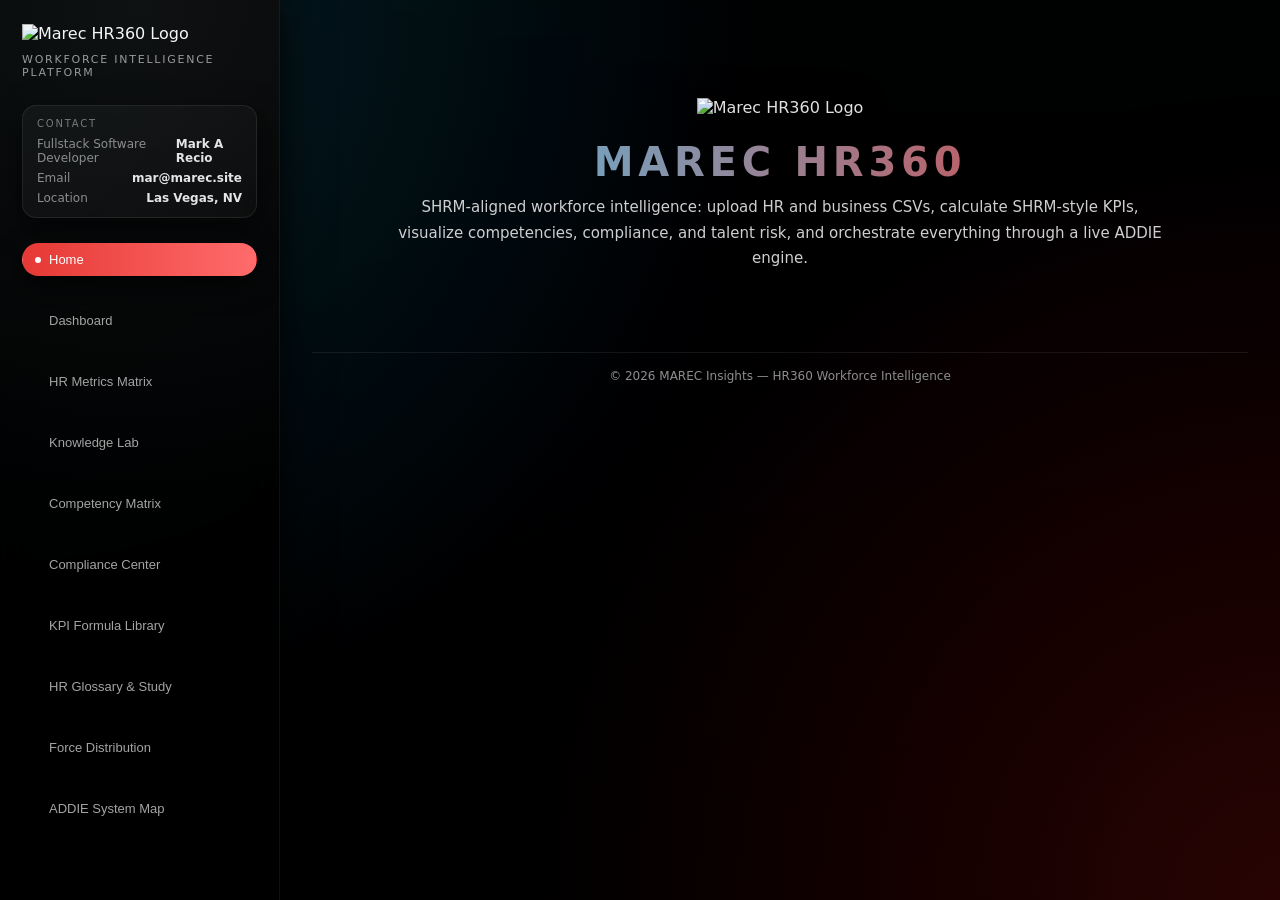
==== commit bcf462eb: "Add files via upload" ====
--- a/index.html
+++ b/index.html
@@ -11,7 +11,7 @@
   <body>
   <!-- ============================
      MAREC HR360 — FULLSTACK DEMO
-     DATA PIPELINE + ADDIE ENGINE
+     SHRM-ALIGNED HR INTELLIGENCE PLATFORM
      ============================ -->
 
 <div class="hero-bg"></div>
@@ -33,14 +33,10 @@
 
     <div class="contact-block">
       <div class="contact-title">Contact</div>
-      <div class="contact-line">
-        <span>FullStack Developer</span>
+       <div class="contact-line">
+        <span>Fullstack Software Developer</span>
         <strong>Mark A Recio</strong>
       </div><div class="contact-line">
-        <span>Phone</span>
-        <strong>(702) 763-2573‬</strong>
-      </div>
-      <div class="contact-line">
         <span>Email</span>
         <strong>mar@marec.site</strong>
       </div>
@@ -54,6 +50,10 @@
     <button class="nav-btn" onclick="showSection('dashboard', this)">Dashboard</button>
     <button class="nav-btn" onclick="showSection('metrics', this)">HR Metrics Matrix</button>
     <button class="nav-btn" onclick="showSection('knowledge', this)">Knowledge Lab</button>
+    <button class="nav-btn" onclick="showSection('competency', this)">Competency Matrix</button>
+    <button class="nav-btn" onclick="showSection('compliance', this)">Compliance Center</button>
+    <button class="nav-btn" onclick="showSection('kpiLibrary', this)">KPI Formula Library</button>
+    <button class="nav-btn" onclick="showSection('glossary', this)">HR Glossary & Study</button>
     <button class="nav-btn" onclick="showSection('force', this)">Force Distribution</button>
     <button class="nav-btn" onclick="showSection('addie', this)">ADDIE System Map</button>
   </aside>
@@ -63,9 +63,7 @@
        ====================== -->
   <main class="content">
 
-    <!-- ======================
-         HOME / HERO
-         ====================== -->
+    <!-- HOME -->
     <section id="home" class="section active">
       <div class="hero-section">
         <img 
@@ -75,15 +73,13 @@
         />
         <h1 class="hero-title">MAREC HR360</h1>
         <p class="hero-subtitle">
-          A full‑stack workforce intelligence platform demo: upload HR and business CSVs, clean and normalize them,
-          stream into dashboards, KPIs, and models, and visualize the entire lifecycle through a live ADDIE engine.
-        </p>
-      </div>
-    </section>
-
-    <!-- ======================
-         DASHBOARD
-         ====================== -->
+          SHRM-aligned workforce intelligence: upload HR and business CSVs, calculate SHRM-style KPIs, visualize competencies,
+          compliance, and talent risk, and orchestrate everything through a live ADDIE engine.
+        </p>
+      </div>
+    </section>
+
+    <!-- DASHBOARD -->
     <section id="dashboard" class="section">
       <div class="page-header">
         <h1>Core Dashboard</h1>
@@ -171,9 +167,7 @@
       </div>
     </section>
 
-    <!-- ======================
-         HR METRICS MATRIX
-         ====================== -->
+    <!-- HR METRICS MATRIX -->
     <section id="metrics" class="section">
       <div class="page-header">
         <h1>HR Metrics Matrix</h1>
@@ -193,9 +187,7 @@
       </div>
     </section>
 
-    <!-- ======================
-         KNOWLEDGE LAB
-         ====================== -->
+    <!-- KNOWLEDGE LAB -->
     <section id="knowledge" class="section">
       <div class="page-header">
         <h1>Knowledge Lab</h1>
@@ -266,9 +258,142 @@
       </div>
     </section>
 
-    <!-- ======================
-         FORCE DISTRIBUTION
-         ====================== -->
+    <!-- COMPETENCY MATRIX -->
+    <section id="competency" class="section">
+      <div class="page-header">
+        <h1>Competency Matrix</h1>
+        <div class="subtitle">SHRM-style behavioral and technical competencies by role</div>
+      </div>
+
+      <div class="card">
+        <div class="section-title">Competency Overview</div>
+        <p class="hint small">
+          Demo data aligned to SHRM competencies: Leadership, Ethical Practice, Business Acumen, Consultation,
+          Critical Evaluation, Communication, Relationship Management.
+        </p>
+        <canvas id="competencyRadar"></canvas>
+      </div>
+
+      <div class="card">
+        <div class="section-title">Role-Based Competency Grid</div>
+        <table id="competencyTable">
+          <thead>
+            <tr>
+              <th>Role</th>
+              <th>Leadership</th>
+              <th>Ethical</th>
+              <th>Business</th>
+              <th>Consultation</th>
+              <th>Critical Eval</th>
+              <th>Communication</th>
+              <th>Relationship</th>
+            </tr>
+          </thead>
+          <tbody></tbody>
+        </table>
+      </div>
+    </section>
+
+    <!-- COMPLIANCE CENTER -->
+    <section id="compliance" class="section">
+      <div class="page-header">
+        <h1>Compliance Center</h1>
+        <div class="subtitle">Risk, coverage, and policy readiness</div>
+      </div>
+
+      <div class="grid">
+        <div class="card">
+          <div class="section-title">Compliance Risk Snapshot</div>
+          <canvas id="complianceRadar"></canvas>
+        </div>
+        <div class="card">
+          <div class="section-title">Key Compliance Indicators</div>
+          <div class="grid">
+            <div class="metric-card">
+              <div class="metric-label">Overall Compliance Score</div>
+              <div class="metric-value" id="complianceScore">0</div>
+            </div>
+            <div class="metric-card">
+              <div class="metric-label">Open Issues</div>
+              <div class="metric-value" id="complianceIssues">0</div>
+            </div>
+            <div class="metric-card">
+              <div class="metric-label">High-Risk Domains</div>
+              <div class="metric-value" id="complianceHighRisk">0</div>
+            </div>
+          </div>
+        </div>
+      </div>
+
+      <div class="card">
+        <div class="section-title">Compliance Checklist (Demo)</div>
+        <ul id="complianceList" class="bullet-list"></ul>
+      </div>
+    </section>
+
+    <!-- KPI FORMULA LIBRARY -->
+    <section id="kpiLibrary" class="section">
+      <div class="page-header">
+        <h1>KPI Formula Library</h1>
+        <div class="subtitle">SHRM-style HR metrics and formulas</div>
+      </div>
+
+      <div class="card">
+        <div class="section-title">Core HR KPIs</div>
+        <div class="kpi-grid">
+          <div class="kpi-card">
+            <h4>Turnover Rate</h4>
+            <p class="kpi-formula">(# of separations ÷ avg headcount) × 100</p>
+            <p class="kpi-note">Use HR CSV headcount and separations to track voluntary/involuntary turnover.</p>
+          </div>
+          <div class="kpi-card">
+            <h4>Cost per Hire</h4>
+            <p class="kpi-formula">(Total recruiting cost ÷ # of hires)</p>
+            <p class="kpi-note">Integrate with recruiting spend to monitor acquisition efficiency.</p>
+          </div>
+          <div class="kpi-card">
+            <h4>Absence Rate</h4>
+            <p class="kpi-formula">(# of absence days ÷ total workdays) × 100</p>
+            <p class="kpi-note">Combine time & attendance data with HR360 headcount.</p>
+          </div>
+          <div class="kpi-card">
+            <h4>Training ROI</h4>
+            <p class="kpi-formula">((Program benefit − cost) ÷ cost) × 100</p>
+            <p class="kpi-note">Link Knowledge Lab productivity gains to learning investments.</p>
+          </div>
+        </div>
+      </div>
+
+      <div class="card">
+        <div class="section-title">Live KPI Examples from Current Data</div>
+        <ul id="kpiLiveList" class="bullet-list"></ul>
+      </div>
+    </section>
+
+    <!-- HR GLOSSARY & STUDY MODE -->
+    <section id="glossary" class="section">
+      <div class="page-header">
+        <h1>HR Glossary & Study Mode</h1>
+        <div class="subtitle">SHRM-style terms, definitions, and learning overlay</div>
+      </div>
+
+      <div class="card">
+        <div class="section-title">Glossary</div>
+        <input type="text" id="glossarySearch" placeholder="Search HR term…" oninput="filterGlossary()" />
+        <ul id="glossaryList" class="bullet-list glossary-list"></ul>
+      </div>
+
+      <div class="card">
+        <div class="section-title">Study Mode</div>
+        <p class="hint small">
+          Toggle Study Mode to overlay definitions and SHRM-style explanations on dashboards and KPIs.
+        </p>
+        <button class="btn" onclick="toggleStudyMode()">Toggle Study Mode</button>
+        <div id="studyModeStatus" class="hint small">Study Mode: OFF</div>
+      </div>
+    </section>
+
+    <!-- FORCE DISTRIBUTION -->
     <section id="force" class="section">
       <div class="page-header">
         <h1>Force Distribution</h1>
@@ -280,14 +405,12 @@
       </div>
     </section>
 
-    <!-- ======================
-         ADDIE SYSTEM MAP
-         ====================== -->
+    <!-- ADDIE SYSTEM MAP -->
     <section id="addie" class="section">
       <div class="page-header">
         <h1>ADDIE System Map</h1>
         <div class="subtitle">
-          Live visualization of the HR360 data pipeline — from raw CSVs to dashboards, KPIs, and evaluation.
+          Live visualization of the HR360 data pipeline — HR & business CSVs, SHRM KPIs, competencies, compliance, and evaluation.
         </div>
       </div>
 
@@ -341,8 +464,8 @@
       <div class="card addie-phase-card" data-phase-detail="Analyze">
         <h3 id="addiePhaseTitle">Analyze • Where we are now</h3>
         <p id="addiePhaseBody">
-          Analyze uses the Core Dashboard and Force Distribution to understand current workforce health, 
-          risk, and performance distribution. Upload HR CSVs to populate headcount, attrition, and risk tiers.
+          Analyze uses the Core Dashboard, Competency Matrix, and Compliance Center to understand workforce health,
+          risk, capability, and legal exposure. Upload HR and Business CSVs to populate SHRM-style metrics.
         </p>
         <ul class="bullet-list" id="addieDataSummary"></ul>
       </div>
@@ -352,7 +475,8 @@
         <ul class="bullet-list" id="pipelineStatusList">
           <li>HR CSV: demo data loaded.</li>
           <li>Business CSV: demo data loaded.</li>
-          <li>ADDIE: synchronized with current dashboards and KPIs.</li>
+          <li>Competency & Compliance: demo profiles active.</li>
+          <li>ADDIE: synchronized with current dashboards, KPIs, and SHRM-aligned modules.</li>
         </ul>
       </div>
     </section>
--- a/style.css
+++ b/style.css
@@ -1,6 +1,6 @@
 /* ================================
    MAREC HR360 — PREMIUM FRONTEND
-   CINEMATIC HERO • GLASS UI • NEON-TECH
+   SHRM-ALIGNED • GLASS UI • NEON-TECH
    ================================ */
 
 *,
@@ -17,7 +17,7 @@
   -webkit-font-smoothing: antialiased;
 }
 
-/* Background: HR360 workspace */
+/* Background */
 .hero-bg {
   position: fixed;
   inset: 0;
@@ -40,7 +40,7 @@
 
 /* SIDEBAR */
 .sidebar {
-  width: 270px;
+  width: 280px;
   padding: 24px 22px;
   background: radial-gradient(circle at top, rgba(255,255,255,0.06), transparent 55%),
               rgba(0, 0, 0, 0.88);
@@ -111,8 +111,8 @@
 /* Navigation */
 .nav-btn {
   width: 100%;
-  margin: 4px 0;
-  padding: 9px 12px;
+  margin: 3px 0;
+  padding: 8px 12px;
   background: transparent;
   border: 1px solid transparent;
   color: #A3A3A3;
@@ -198,7 +198,7 @@
 }
 
 .hero-subtitle {
-  max-width: 760px;
+  max-width: 780px;
   margin: 0 auto;
   font-size: 15px;
   color: #cfcfcf;
@@ -332,7 +332,7 @@
   font-size: 12px;
 }
 
-/* Upload section */
+/* Hints */
 .hint {
   font-size: 13px;
   color: #a0a0a0;
@@ -344,21 +344,21 @@
 }
 
 /* Table */
-#riskTable {
+table {
   width: 100%;
   margin-top: 12px;
   border-collapse: collapse;
   font-size: 13px;
 }
 
-#riskTable th,
-#riskTable td {
+th,
+td {
   padding: 8px 10px;
   border-bottom: 1px solid rgba(255,255,255,0.06);
   text-align: left;
 }
 
-#riskTable th {
+th {
   font-size: 11px;
   text-transform: uppercase;
   letter-spacing: 0.08em;
@@ -400,6 +400,42 @@
 input[type="number"]::placeholder,
 input[type="text"]::placeholder {
   color: #777;
+}
+
+/* KPI Library */
+.kpi-grid {
+  display: grid;
+  grid-template-columns: repeat(auto-fit, minmax(220px, 1fr));
+  gap: 16px;
+}
+
+.kpi-card {
+  background: rgba(0,0,0,0.7);
+  border-radius: 14px;
+  border: 1px solid rgba(255,255,255,0.08);
+  padding: 14px;
+}
+
+.kpi-card h4 {
+  margin: 0 0 6px;
+  font-size: 15px;
+  color: #4CC9F0;
+}
+
+.kpi-formula {
+  font-size: 13px;
+  color: #e5e5e5;
+  margin: 0 0 4px;
+}
+
+.kpi-note {
+  font-size: 12px;
+  color: #a0a0a0;
+}
+
+/* Glossary */
+.glossary-list li {
+  margin-bottom: 6px;
 }
 
 /* ADDIE SYSTEM MAP */
